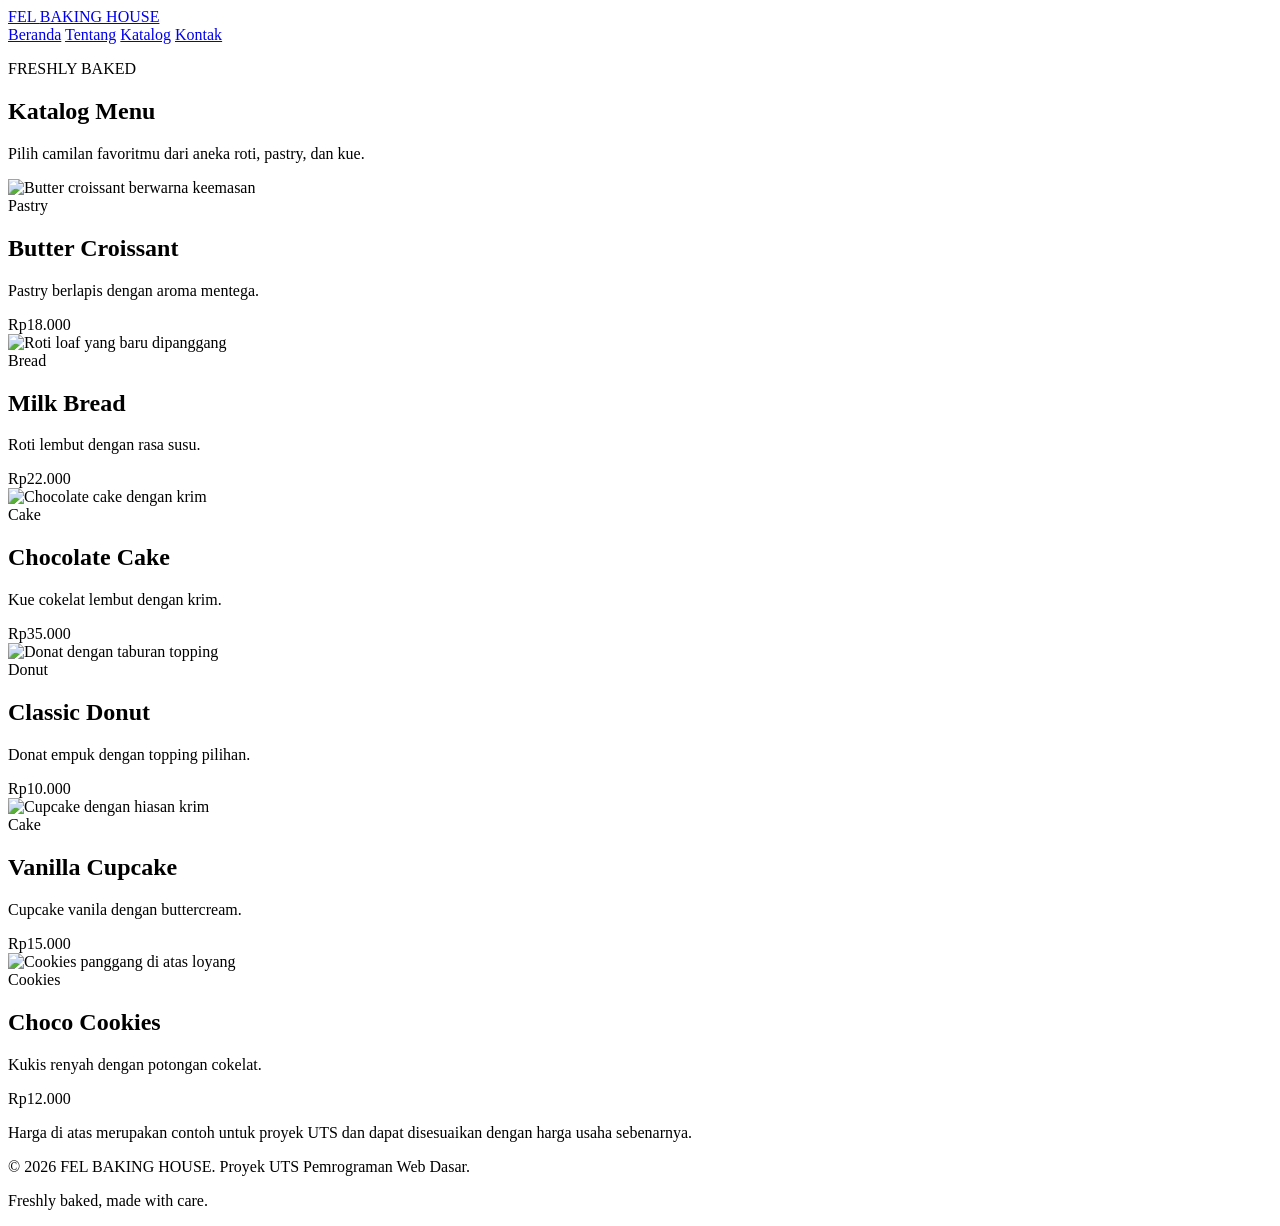
==== katalog.html @ f001ee34 "Add files via upload" ====
<!DOCTYPE html>
<html lang="id">
<head>
    <meta charset="UTF-8">
    <meta name="viewport" content="width=device-width, initial-scale=1.0">
    <title>Katalog Menu | FEL BAKING HOUSE</title>
    <link rel="stylesheet" href="css/style.css">
</head>
<body>
    <header class="site-header">
        <a class="logo" href="index.html">FEL <span>BAKING HOUSE</span></a>
        <nav class="main-nav" aria-label="Navigasi utama">
            <a href="index.html">Beranda</a>
            <a href="tentang.html">Tentang</a>
            <a class="active" href="katalog.html">Katalog</a>
            <a href="kontak.html">Kontak</a>
        </nav>
    </header>

    <main>
        <section class="page-banner">
            <p class="eyebrow">FRESHLY BAKED</p>
            <h1>Katalog Menu</h1>
            <p>Pilih camilan favoritmu dari aneka roti, pastry, dan kue.</p>
        </section>

        <section class="section">
            <div class="catalog-grid">
                <article class="food-card">
                    <img src="https://images.unsplash.com/photo-1555507036-ab1f4038808a?auto=format&fit=crop&w=900&q=85" alt="Butter croissant berwarna keemasan">
                    <div class="food-card-body"><span class="category">Pastry</span><h2>Butter Croissant</h2><p>Pastry berlapis dengan aroma mentega.</p><span class="price">Rp18.000</span></div>
                </article>
                <article class="food-card">
                    <img src="https://images.unsplash.com/photo-1509440159596-0249088772ff?auto=format&fit=crop&w=900&q=85" alt="Roti loaf yang baru dipanggang">
                    <div class="food-card-body"><span class="category">Bread</span><h2>Milk Bread</h2><p>Roti lembut dengan rasa susu.</p><span class="price">Rp22.000</span></div>
                </article>
                <article class="food-card">
                    <img src="https://images.unsplash.com/photo-1578985545062-69928b1d9587?auto=format&fit=crop&w=900&q=85" alt="Chocolate cake dengan krim">
                    <div class="food-card-body"><span class="category">Cake</span><h2>Chocolate Cake</h2><p>Kue cokelat lembut dengan krim.</p><span class="price">Rp35.000</span></div>
                </article>
                <article class="food-card">
                    <img src="https://images.unsplash.com/photo-1551024506-0bccd828d307?auto=format&fit=crop&w=900&q=85" alt="Donat dengan taburan topping">
                    <div class="food-card-body"><span class="category">Donut</span><h2>Classic Donut</h2><p>Donat empuk dengan topping pilihan.</p><span class="price">Rp10.000</span></div>
                </article>
                <article class="food-card">
                    <img src="https://images.unsplash.com/photo-1486427944299-d1955d23e34d?auto=format&fit=crop&w=900&q=85" alt="Cupcake dengan hiasan krim">
                    <div class="food-card-body"><span class="category">Cake</span><h2>Vanilla Cupcake</h2><p>Cupcake vanila dengan buttercream.</p><span class="price">Rp15.000</span></div>
                </article>
                <article class="food-card">
                    <img src="https://images.unsplash.com/photo-1509365465985-25d11c17e812?auto=format&fit=crop&w=900&q=85" alt="Cookies panggang di atas loyang">
                    <div class="food-card-body"><span class="category">Cookies</span><h2>Choco Cookies</h2><p>Kukis renyah dengan potongan cokelat.</p><span class="price">Rp12.000</span></div>
                </article>
            </div>
            <p class="catalog-note">Harga di atas merupakan contoh untuk proyek UTS dan dapat disesuaikan dengan harga usaha sebenarnya.</p>
        </section>
    </main>

    <footer class="site-footer"><p>© 2026 FEL BAKING HOUSE. Proyek UTS Pemrograman Web Dasar.</p><p>Freshly baked, made with care.</p></footer>
</body>
</html>
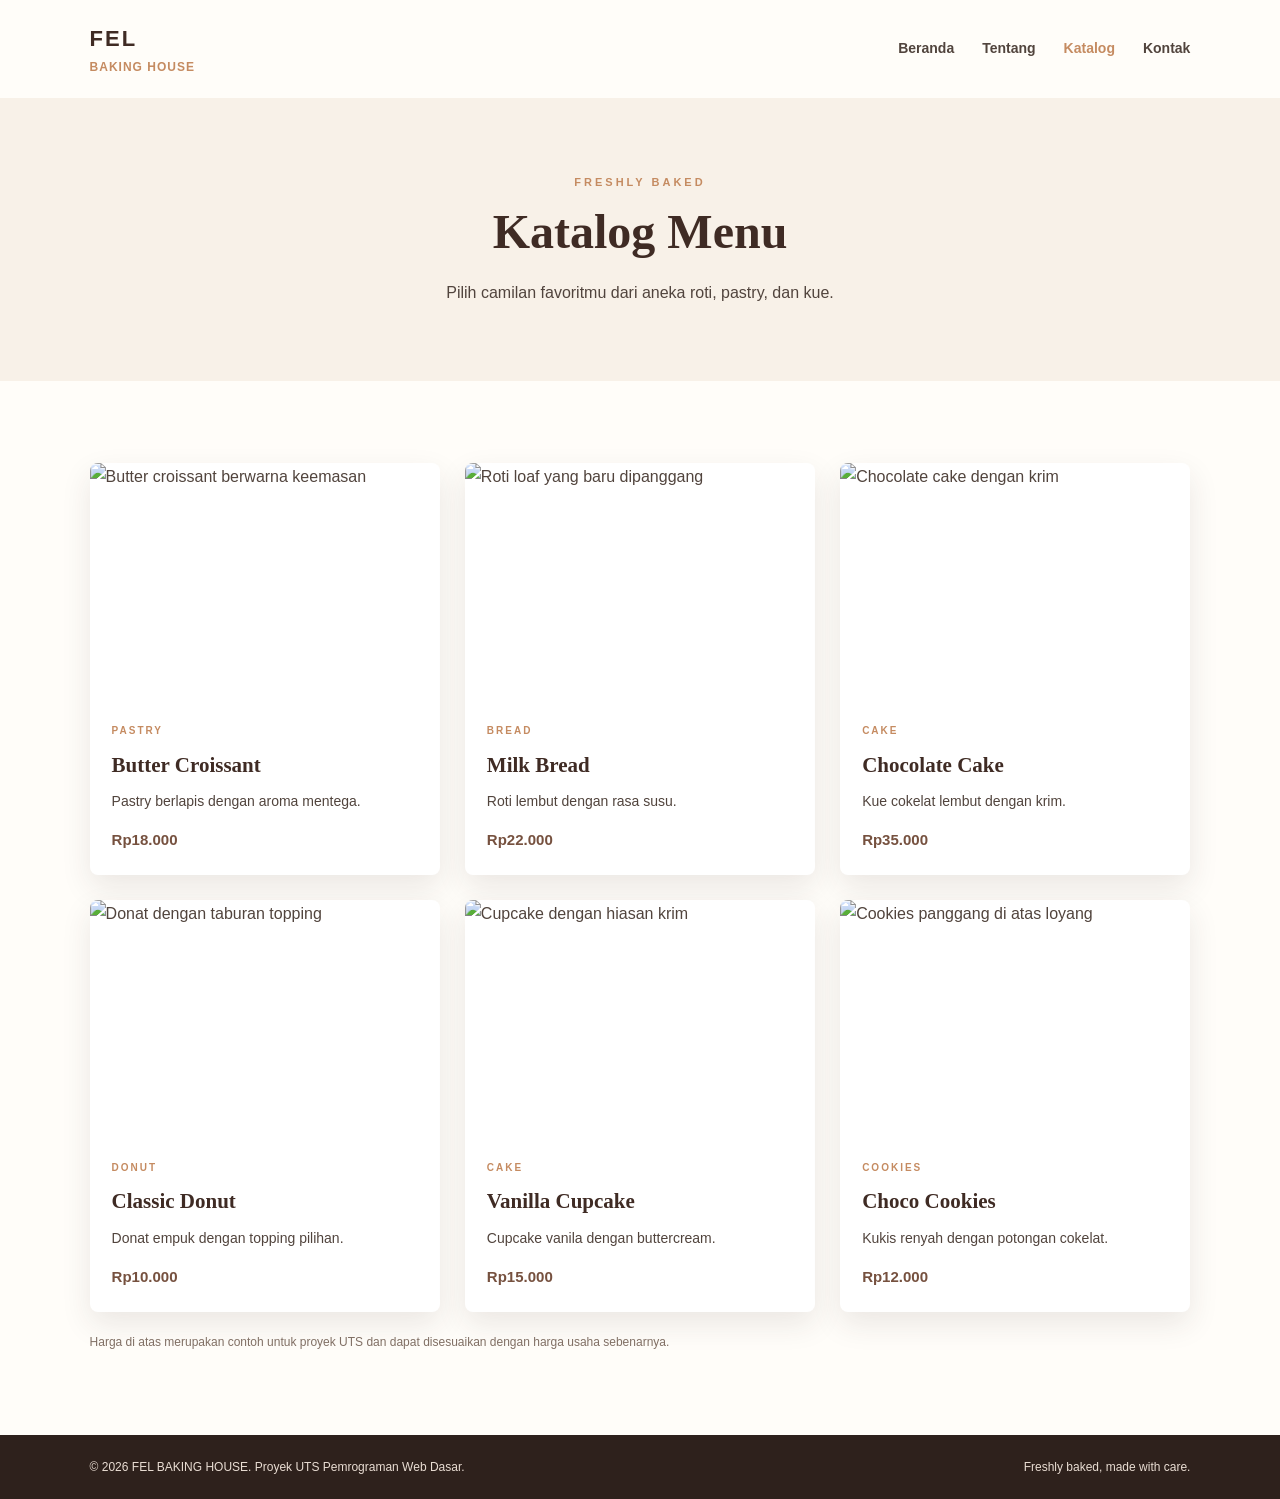
==== commit 30dc7646: "Update stylesheet link in katalog.html" ====
--- a/katalog.html
+++ b/katalog.html
@@ -4,7 +4,7 @@
     <meta charset="UTF-8">
     <meta name="viewport" content="width=device-width, initial-scale=1.0">
     <title>Katalog Menu | FEL BAKING HOUSE</title>
-    <link rel="stylesheet" href="css/style.css">
+    <link rel="stylesheet" href="css.css">
 </head>
 <body>
     <header class="site-header">
--- a/css.css
+++ b/css.css
@@ -0,0 +1,558 @@
+:root {
+    --warna-utama: #76513f;
+    --warna-gelap: #3f2b24;
+    --warna-krem: #f8f1e8;
+    --warna-putih: #fffdf9;
+    --warna-aksen: #c58b61;
+    --warna-teks: #51443d;
+    --bayangan: 0 12px 30px rgba(63, 43, 36, 0.10);
+}
+
+* {
+    box-sizing: border-box;
+    margin: 0;
+    padding: 0;
+}
+
+html {
+    scroll-behavior: smooth;
+}
+
+body {
+    background: var(--warna-putih);
+    color: var(--warna-teks);
+    font-family: Arial, Helvetica, sans-serif;
+    line-height: 1.7;
+}
+
+a {
+    color: inherit;
+    text-decoration: none;
+}
+
+.site-header {
+    align-items: center;
+    background: var(--warna-putih);
+    display: flex;
+    justify-content: space-between;
+    padding: 20px 7%;
+    gap: 24px;
+    position: relative;
+    z-index: 2;
+}
+
+.logo {
+    color: var(--warna-gelap);
+    font-size: 22px;
+    font-weight: 800;
+    letter-spacing: 2px;
+}
+
+.logo span {
+    color: var(--warna-aksen);
+    font-size: 12px;
+    letter-spacing: 1px;
+    display: block;
+}
+
+.main-nav {
+    display: flex;
+    flex-wrap: wrap;
+    gap: 28px;
+}
+
+.main-nav a {
+    color: var(--warna-teks);
+    font-size: 14px;
+    font-weight: 700;
+    transition: color 0.3s ease;
+}
+
+.main-nav a:hover,
+.main-nav a.active {
+    color: var(--warna-aksen);
+}
+
+.hero {
+    align-items: center;
+    background: var(--warna-krem);
+    display: grid;
+    gap: 45px;
+    grid-template-columns: 1fr 1fr;
+    min-height: 520px;
+    padding: 65px 7%;
+}
+
+.hero-content {
+    max-width: 560px;
+}
+
+.eyebrow {
+    color: var(--warna-aksen);
+    font-size: 11px;
+    font-weight: 800;
+    letter-spacing: 3px;
+    margin-bottom: 14px;
+}
+
+.hero h1,
+.page-banner h1 {
+    color: var(--warna-gelap);
+    font-family: Georgia, "Times New Roman", serif;
+    font-size: clamp(36px, 5vw, 58px);
+    line-height: 1.12;
+    margin-bottom: 20px;
+}
+
+.hero h1 span {
+    color: var(--warna-utama);
+    font-style: italic;
+}
+
+.hero-description {
+    margin-bottom: 28px;
+    max-width: 470px;
+}
+
+.hero-photo {
+    animation: muncul 1s ease both;
+    background: url("https://images.unsplash.com/photo-1509440159596-0249088772ff?auto=format&fit=crop&w=1200&q=85") center/cover;
+    border-radius: 48% 48% 12px 12px;
+    box-shadow: var(--bayangan);
+    min-height: 390px;
+}
+
+.button {
+    background: var(--warna-utama);
+    border: 0;
+    border-radius: 4px;
+    color: white;
+    cursor: pointer;
+    display: inline-block;
+    font-size: 13px;
+    font-weight: 700;
+    padding: 13px 23px;
+    transition: background 0.3s ease, transform 0.3s ease;
+}
+
+.button:hover {
+    background: var(--warna-gelap);
+    transform: translateY(-3px);
+}
+
+.section {
+    padding: 82px 7%;
+}
+
+.section-heading {
+    margin: 0 auto 38px;
+    max-width: 650px;
+    text-align: center;
+}
+
+.section-heading h2,
+.about-copy h2,
+.contact-info h2,
+.contact-form h2,
+.hours-band h2 {
+    color: var(--warna-gelap);
+    font-family: Georgia, "Times New Roman", serif;
+    font-size: 34px;
+    line-height: 1.2;
+    margin-bottom: 13px;
+}
+
+.featured-grid,
+.catalog-grid {
+    display: grid;
+    gap: 25px;
+    grid-template-columns: repeat(3, 1fr);
+}
+
+.food-card {
+    background: white;
+    border-radius: 8px;
+    box-shadow: var(--bayangan);
+    overflow: hidden;
+    transition: transform 0.3s ease, box-shadow 0.3s ease;
+}
+
+.food-card:hover {
+    box-shadow: 0 18px 38px rgba(63, 43, 36, 0.16);
+    transform: translateY(-7px);
+}
+
+.food-card img {
+    display: block;
+    height: 230px;
+    object-fit: cover;
+    width: 100%;
+}
+
+.food-card-body {
+    padding: 22px;
+}
+
+.food-card h2,
+.food-card h3 {
+    color: var(--warna-gelap);
+    font-family: Georgia, "Times New Roman", serif;
+    font-size: 21px;
+    margin: 5px 0 7px;
+}
+
+.food-card p {
+    font-size: 14px;
+    margin-bottom: 12px;
+}
+
+.price {
+    color: var(--warna-utama);
+    font-size: 15px;
+    font-weight: 800;
+}
+
+.center-action {
+    margin-top: 32px;
+    text-align: center;
+}
+
+.text-link {
+    color: var(--warna-utama);
+    font-size: 14px;
+    font-weight: 800;
+}
+
+.text-link:hover {
+    color: var(--warna-aksen);
+}
+
+.hours-band {
+    align-items: center;
+    background: var(--warna-gelap);
+    color: #f8f1e8;
+    display: flex;
+    gap: 35px;
+    justify-content: space-between;
+    padding: 48px 7%;
+}
+
+.hours-band h2 {
+    color: white;
+    font-size: 28px;
+    max-width: 440px;
+}
+
+.hours-band .eyebrow {
+    color: #e0b18c;
+}
+
+.hours-band > p {
+    max-width: 330px;
+}
+
+.button-light {
+    background: var(--warna-krem);
+    color: var(--warna-gelap);
+    white-space: nowrap;
+}
+
+.button-light:hover {
+    background: white;
+}
+
+.site-footer {
+    background: #2e211c;
+    color: #e9ddd3;
+    display: flex;
+    flex-wrap: wrap;
+    font-size: 12px;
+    gap: 12px;
+    justify-content: space-between;
+    padding: 22px 7%;
+}
+
+.page-banner {
+    background: var(--warna-krem);
+    padding: 75px 7%;
+    text-align: center;
+}
+
+.page-banner h1 {
+    font-size: clamp(34px, 5vw, 48px);
+}
+
+.page-banner > p:last-child {
+    margin: 0 auto;
+    max-width: 650px;
+}
+
+.about-layout {
+    align-items: center;
+    display: grid;
+    gap: 55px;
+    grid-template-columns: 0.9fr 1.1fr;
+}
+
+.about-photo {
+    background: url("https://images.unsplash.com/photo-1555507036-ab1f4038808a?auto=format&fit=crop&w=1100&q=85") center/cover;
+    border-radius: 8px;
+    min-height: 410px;
+}
+
+.about-copy p:not(.eyebrow) {
+    margin-top: 15px;
+}
+
+.values-section {
+    background: var(--warna-krem);
+    padding: 75px 7%;
+}
+
+.values-grid {
+    display: grid;
+    gap: 25px;
+    grid-template-columns: repeat(2, 1fr);
+    margin: 0 auto;
+    max-width: 950px;
+}
+
+.value-card {
+    background: white;
+    border-radius: 8px;
+    padding: 30px;
+}
+
+.value-card h3 {
+    color: var(--warna-utama);
+    font-family: Georgia, "Times New Roman", serif;
+    font-size: 24px;
+    margin-bottom: 10px;
+}
+
+.team-grid {
+    display: grid;
+    gap: 25px;
+    grid-template-columns: repeat(3, 1fr);
+}
+
+.team-card {
+    background: var(--warna-krem);
+    border-radius: 8px;
+    padding: 28px;
+    text-align: center;
+}
+
+.team-avatar {
+    align-items: center;
+    background: var(--warna-utama);
+    border-radius: 50%;
+    color: white;
+    display: flex;
+    font-family: Georgia, "Times New Roman", serif;
+    font-size: 32px;
+    height: 75px;
+    justify-content: center;
+    margin: 0 auto 14px;
+    width: 75px;
+}
+
+.team-card h3 {
+    color: var(--warna-gelap);
+}
+
+.team-card p {
+    font-size: 13px;
+}
+
+.category {
+    color: var(--warna-aksen);
+    font-size: 10px;
+    font-weight: 800;
+    letter-spacing: 2px;
+    text-transform: uppercase;
+}
+
+.catalog-note,
+.small-note,
+.form-hint {
+    color: #806f64;
+    font-size: 12px;
+    margin-top: 20px;
+}
+
+.contact-layout {
+    align-items: start;
+    display: grid;
+    gap: 55px;
+    grid-template-columns: 0.9fr 1.1fr;
+}
+
+.contact-info > p:not(.eyebrow) {
+    margin: 18px 0;
+}
+
+.contact-info h3 {
+    color: var(--warna-gelap);
+    margin: 28px 0 12px;
+}
+
+.table-wrap {
+    overflow-x: auto;
+}
+
+table {
+    border-collapse: collapse;
+    min-width: 300px;
+    width: 100%;
+}
+
+th,
+td {
+    border-bottom: 1px solid #e8ddd3;
+    padding: 12px;
+    text-align: left;
+}
+
+th {
+    background: var(--warna-krem);
+    color: var(--warna-gelap);
+}
+
+.contact-form {
+    background: var(--warna-krem);
+    border-radius: 8px;
+    padding: 32px;
+}
+
+.contact-form h2 {
+    font-size: 28px;
+    margin-bottom: 22px;
+}
+
+.form-group {
+    margin-bottom: 17px;
+}
+
+.form-group label {
+    color: var(--warna-gelap);
+    display: block;
+    font-size: 13px;
+    font-weight: 700;
+    margin-bottom: 7px;
+}
+
+.form-group input,
+.form-group select,
+.form-group textarea {
+    background: white;
+    border: 1px solid #d9c9bc;
+    border-radius: 4px;
+    color: var(--warna-teks);
+    font: inherit;
+    font-size: 14px;
+    padding: 12px;
+    width: 100%;
+}
+
+.form-group input:focus,
+.form-group select:focus,
+.form-group textarea:focus {
+    border-color: var(--warna-utama);
+    outline: 2px solid rgba(118, 81, 63, 0.15);
+}
+
+.form-group textarea {
+    resize: vertical;
+}
+
+@keyframes muncul {
+    from { opacity: 0; transform: translateY(18px); }
+    to { opacity: 1; transform: translateY(0); }
+}
+
+@media (max-width: 600px) {
+    .site-header {
+        align-items: flex-start;
+        flex-direction: column;
+        gap: 14px;
+        padding: 18px 6%;
+    }
+
+    .main-nav {
+        flex-direction: column;
+        gap: 8px;
+        width: 100%;
+    }
+
+    .main-nav a {
+        border-bottom: 1px solid #eee4dc;
+        padding: 5px 0;
+    }
+
+    .hero {
+        grid-template-columns: 1fr;
+        padding: 48px 6%;
+    }
+
+    .hero-photo {
+        min-height: 260px;
+    }
+
+    .section {
+        padding: 58px 6%;
+    }
+
+    .featured-grid,
+    .catalog-grid,
+    .team-grid,
+    .values-grid,
+    .about-layout,
+    .contact-layout {
+        grid-template-columns: 1fr;
+    }
+
+    .food-card img {
+        height: 220px;
+    }
+
+    .hours-band {
+        align-items: flex-start;
+        flex-direction: column;
+        padding: 42px 6%;
+    }
+
+    .page-banner {
+        padding: 55px 6%;
+    }
+
+    .about-photo {
+        min-height: 280px;
+    }
+
+    .contact-form {
+        padding: 23px;
+    }
+
+    .site-footer {
+        flex-direction: column;
+        padding: 22px 6%;
+    }
+}
+
+@media (min-width: 992px) {
+    .hero {
+        padding-left: max(7%, calc((100% - 1200px) / 2));
+        padding-right: max(7%, calc((100% - 1200px) / 2));
+    }
+
+    .section,
+    .values-section {
+        padding-left: max(7%, calc((100% - 1200px) / 2));
+        padding-right: max(7%, calc((100% - 1200px) / 2));
+    }
+
+    .catalog-grid {
+        grid-template-columns: repeat(3, 1fr);
+    }
+}
